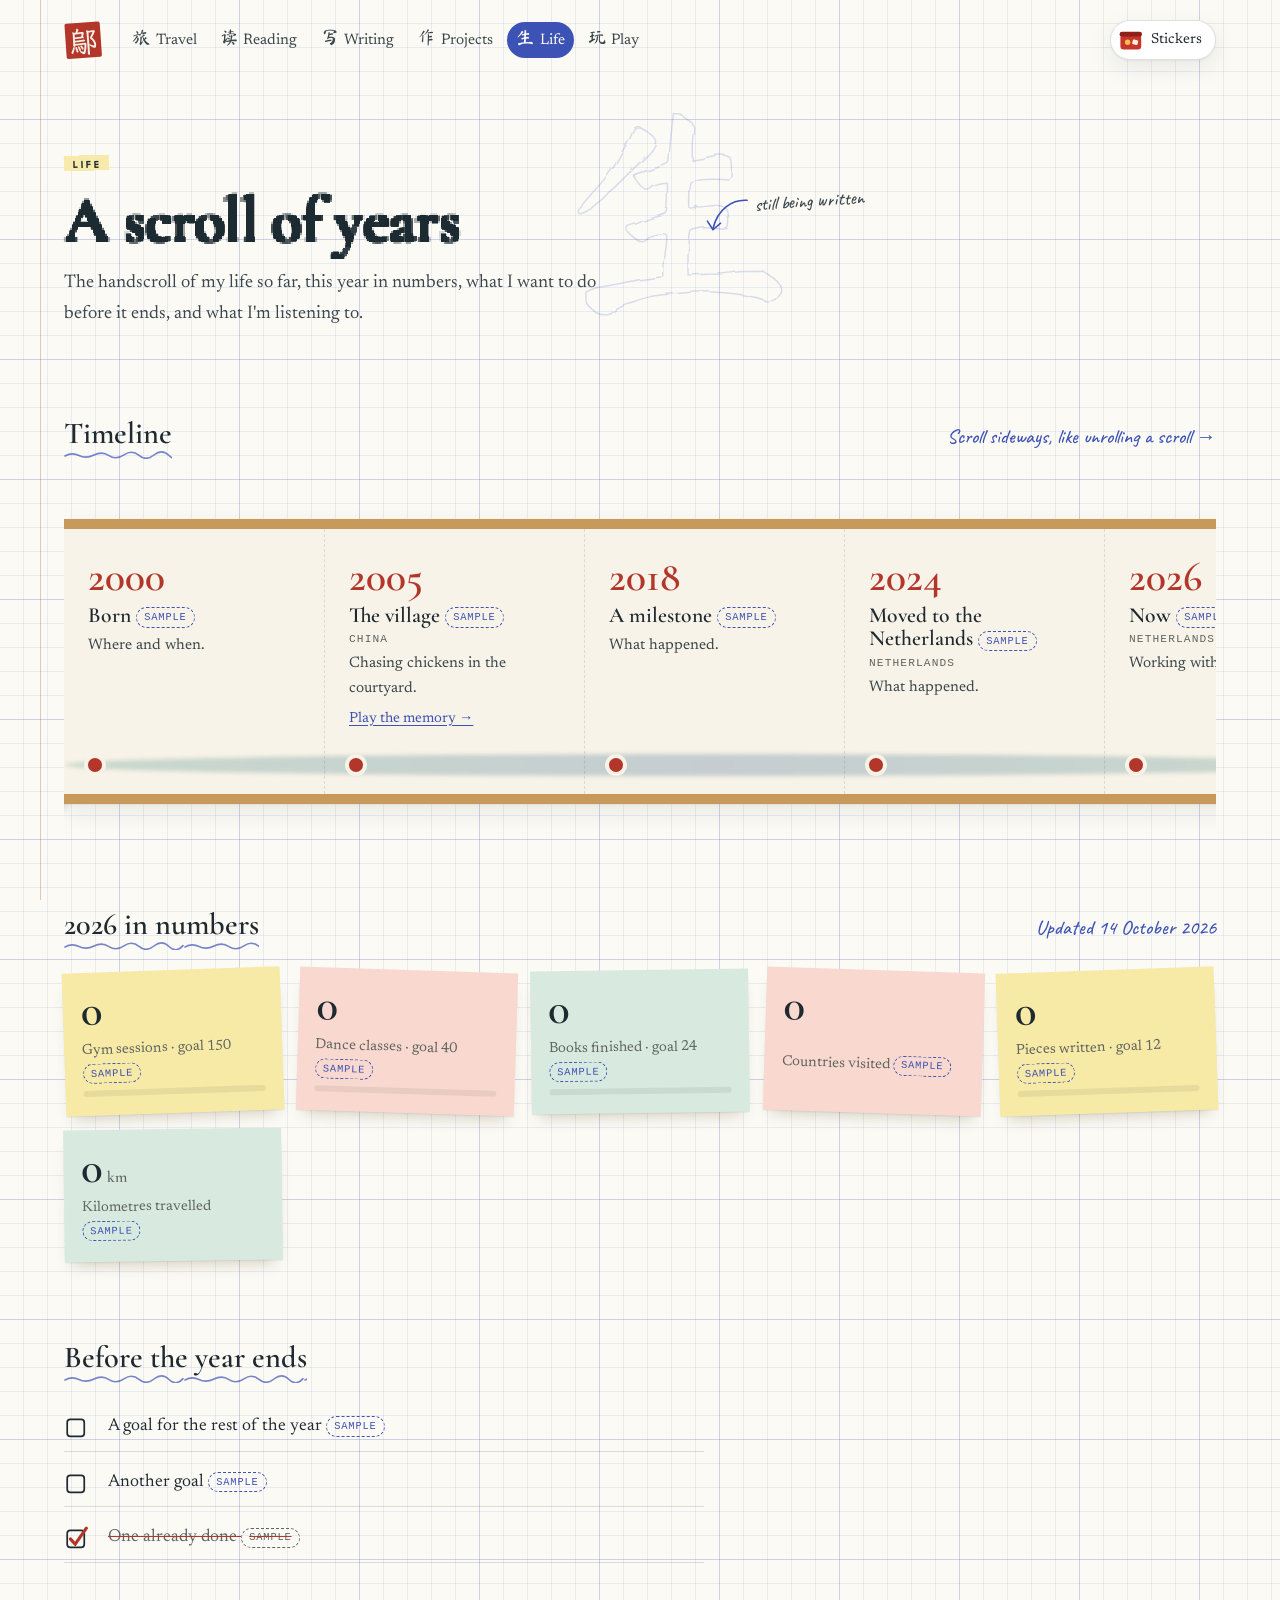
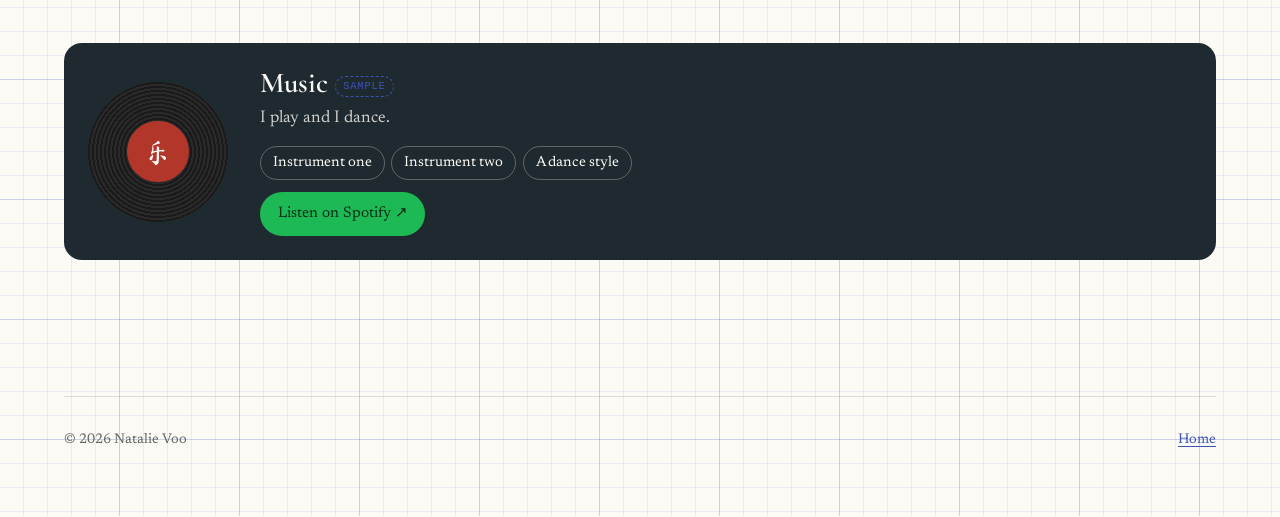
==== life/index.html @ 72614e01 "Sketchbook pages, stickers, chicken game, travel map Adds the section pages and their data files, a " ====
<!doctype html>
<html lang="en">
<head>
    <meta charset="utf-8">
    <meta name="viewport" content="width=device-width, initial-scale=1">
    <title>Life · Natalie Voo</title>
    <meta name="description" content="A scroll of years, 2026 in numbers, goals and music.">
    <link rel="icon" href="../favicon.svg" type="image/svg+xml">
    <link rel="icon" href="../favicon-32.png" sizes="32x32" type="image/png">
    <link rel="apple-touch-icon" href="../apple-touch-icon.png">
    <link rel="preconnect" href="https://fonts.googleapis.com">
    <link rel="preconnect" href="https://fonts.gstatic.com" crossorigin>
    <link href="https://fonts.googleapis.com/css2?family=Cormorant+Garamond:ital,wght@0,500;0,600;1,500&family=Newsreader:ital,opsz,wght@0,6..72,400;0,6..72,500;1,6..72,400&family=Silkscreen&family=Caveat:wght@500&display=swap" rel="stylesheet">
    <link href="https://fonts.googleapis.com/css2?family=Ma+Shan+Zheng&display=swap" rel="stylesheet">
    <link href="https://fonts.googleapis.com/css2?family=LXGW+WenKai+TC:wght@700&text=鄔&display=swap" rel="stylesheet">
    <link rel="stylesheet" href="../assets/base.css">
    <style>
        /* The timeline is a handscroll: read it by scrolling sideways, a river running through */
        .scroll-wrap { position: relative; margin-inline: calc(50% - 50vw); padding-inline: max(1rem, calc(50vw - 36rem)); }
        .handscroll {
            position: relative; display: flex; gap: 0; overflow-x: auto; scroll-snap-type: x proximity;
            padding: 2.5rem 0 1.5rem; scrollbar-width: thin;
        }
        .roller { flex: none; width: 18px; border-radius: 9px; background: linear-gradient(90deg, #6a412a, #a8743f 40%, #6a412a); box-shadow: 0 6px 12px rgb(60 35 15 / 0.25); }
        .silk { position: relative; display: flex; flex: none; background: #f8f3e8; border-block: 10px solid #c79a5b; box-shadow: var(--shadow); }
        .silk::before { content: ''; position: absolute; left: 0; right: 0; bottom: 18px; height: 22px; background: linear-gradient(90deg, rgb(61 139 125 / 0.25), rgb(47 93 140 / 0.25), rgb(61 139 125 / 0.25)); border-radius: 50%; filter: blur(2px); }
        .moment { position: relative; flex: none; width: 260px; padding: 1.75rem 1.5rem 4rem; scroll-snap-align: start; display: grid; align-content: start; gap: 0.35rem; }
        .moment + .moment { border-left: 1px dashed rgb(31 42 48 / 0.12); }
        .moment .yr { font: 600 2.6rem/1 var(--serif-display); color: var(--seal); }
        .moment h3 { font-size: 1.35rem; }
        .moment p { color: var(--ink-soft); font-size: 0.95rem; }
        .moment .place { font: 0.7rem var(--mono); letter-spacing: 0.1em; text-transform: uppercase; color: var(--muted); }
        .moment .node { position: absolute; left: 1.5rem; bottom: 22px; width: 14px; height: 14px; border-radius: 50%; background: var(--seal); box-shadow: 0 0 0 4px #f8f3e8; }
        .moment a { font-size: 0.9rem; }
        .hint { color: var(--muted); font-size: 0.85rem; }
        /* 2026 in numbers */
        .stats { display: grid; grid-template-columns: repeat(auto-fill, minmax(200px, 1fr)); gap: 1rem; }
        .stat { display: grid; gap: 0.3rem; }
        .stat b { font: 600 2.8rem/1 var(--serif-display); font-variant-numeric: tabular-nums; }
        .stat b small { font-size: 1rem; color: var(--muted); margin-left: 0.2rem; }
        .stat > span { color: var(--muted); font-size: 0.9rem; }
        .bar { height: 6px; border-radius: 3px; background: rgb(31 42 48 / 0.08); overflow: hidden; }
        .bar i { display: block; height: 100%; width: var(--p); background: var(--malachite); border-radius: 3px; }
        /* Goals: ticked with a pen */
        .goals { display: grid; gap: 0.4rem; list-style: none; padding: 0; max-width: 40rem; }
        .goal { display: grid; grid-template-columns: 2rem 1fr; gap: 0.75rem; align-items: center; padding-block: 0.6rem; border-bottom: 1px solid var(--line); font-size: 1.1rem; }
        .goal svg { width: 1.6rem; height: 1.6rem; }
        .goal .box { fill: none; stroke: var(--ink); stroke-width: 1.6; }
        .goal .tick { fill: none; stroke: var(--seal); stroke-width: 3; stroke-linecap: round; stroke-linejoin: round; stroke-dasharray: 40; stroke-dashoffset: 40; }
        .goal.done .tick { animation: draw 0.6s var(--ease-out) forwards; animation-delay: var(--d); }
        .goal.done span { text-decoration: line-through; text-decoration-color: var(--seal); color: var(--muted); }
        @keyframes draw { to { stroke-dashoffset: 0; } }
        /* Music */
        .music { display: grid; grid-template-columns: auto 1fr; gap: 2rem; align-items: center; padding: 1.5rem; border-radius: 18px; background: var(--ink); color: var(--paper); }
        .record { width: 140px; aspect-ratio: 1; border-radius: 50%; background: repeating-radial-gradient(circle, #1a1a1a 0 2px, #2a2a2a 2px 4px); display: grid; place-items: center; animation: spin 6s linear infinite; }
        .record::after { content: '乐'; width: 44%; aspect-ratio: 1; border-radius: 50%; display: grid; place-items: center; background: var(--seal); font: 1.6rem var(--brush); color: var(--paper); }
        .music h2 { font-size: 1.8rem; color: var(--paper); }
        .music .chips span { padding: 0.25rem 0.75rem; border-radius: 999px; border: 1px solid rgb(244 239 228 / 0.3); font-size: 0.9rem; }
        .music .button { background: #1db954; color: #0b2a17; margin-top: 0.75rem; }
        @keyframes spin { to { transform: rotate(360deg); } }
        @media (max-width: 560px) { .music { grid-template-columns: 1fr; } .record { width: 110px; } }
        @media (prefers-reduced-motion: reduce) { .record { animation: none; } .goal.done .tick { animation: none; stroke-dashoffset: 0; } }
    </style>
</head>
<body>
    <header data-site-head="life"></header>

    <main class="page">
        <div class="page-head">
            <span class="watermark" aria-hidden="true">生</span>
            <p class="eyebrow">Life</p>
            <h1>A scroll of years</h1>
            <p>The handscroll of my life so far, this year in numbers, what I want to do before it ends, and what I'm listening to.</p>
            <p class="margin-note" style="top:5rem;left:calc(100% - 4rem)"><svg viewBox="0 0 46 40" aria-hidden="true"><path d="M44 4 C30 2 14 10 8 30"/><path d="M3 22 L8 31 L16 25"/></svg><span>still being written</span></p>
        </div>
        <section class="section">
            <div class="section-head"><h2>Timeline</h2><p class="hint">Scroll sideways, like unrolling a scroll →</p></div>
            <div class="scroll-wrap"><div class="handscroll" id="timeline" tabindex="0" aria-label="Timeline, scroll sideways"></div></div>
        </section>
        <section class="section">
            <div class="section-head"><h2>2026 in numbers</h2><p id="updated"></p></div>
            <div class="stats" id="stats"></div>
        </section>
        <section class="section">
            <div class="section-head"><h2>Before the year ends</h2></div>
            <ul class="goals" id="goals"></ul>
        </section>
        <section class="section">
            <div class="music" id="music"></div>
        </section>
    </main>
    <footer class="site-foot"><span>© <span data-year></span> Natalie Voo</span><a href="../index.html">Home</a></footer>

    <script src="../assets/stickers.js"></script>
    <script src="../assets/site.js"></script>
    <script src="../data/life.js"></script>
    <script>
        const { esc, sample, date } = SITE;
        const L = window.LIFE || {};
        document.getElementById('timeline').innerHTML = `<span class="roller" aria-hidden="true"></span><div class="silk">${(L.timeline || []).map((m) => `
            <article class="moment">
                <span class="yr">${esc(m.year)}</span>
                <h3>${esc(m.title)}${sample(m)}</h3>
                ${m.place ? `<span class="place">${esc(m.place)}</span>` : ''}
                <p>${esc(m.text)}</p>
                ${/chicken/i.test(m.text) ? '<a href="../play/index.html">Play the memory →</a>' : ''}
                <span class="node" aria-hidden="true"></span>
            </article>`).join('')}</div><span class="roller" aria-hidden="true"></span>`;
        document.getElementById('updated').textContent = L.statsUpdated ? `Updated ${date(L.statsUpdated)}` : '';
        document.getElementById('stats').innerHTML = (L.stats2026 || []).map((s) => `
            <div class="stat postit">
                <b>${Number(s.value).toLocaleString('en-GB')}${s.unit ? `<small>${esc(s.unit)}</small>` : ''}</b>
                <span>${esc(s.label)}${s.goal ? ` · goal ${s.goal}` : ''}${sample(s)}</span>
                ${s.goal ? `<div class="bar" role="img" aria-label="${Math.round(s.value / s.goal * 100)}% of goal"><i style="--p:${Math.min(100, s.value / s.goal * 100)}%"></i></div>` : ''}
            </div>`).join('');
        document.getElementById('goals').innerHTML = (L.goals || []).map((g, i) => `
            <li class="goal${g.done ? ' done' : ''}" style="--d:${0.3 + i * 0.15}s">
                <svg viewBox="0 0 24 24" aria-hidden="true"><rect class="box" x="3" y="5" width="16" height="16" rx="3"/><path class="tick" d="M6 13 L10.5 18 L21 3"/></svg>
                <span>${esc(g.text)}${sample(g)}</span>
                <span class="sr" style="position:absolute;left:-9999px">${g.done ? 'done' : 'not done yet'}</span>
            </li>`).join('');
        const M = L.music || {};
        document.getElementById('music').innerHTML = `
            <div class="record" aria-hidden="true"></div>
            <div>
                <h2>Music${sample(M)}</h2>
                <p style="opacity:.8;margin-block:.4rem .8rem">I play and I dance.</p>
                <div class="chips">${[...(M.instruments || []), ...(M.dance || [])].map((x) => `<span>${esc(x)}</span>`).join('')}</div>
                <a class="button" href="${esc(M.spotify || '#')}" rel="noopener">Listen on Spotify ↗</a>
            </div>`;
    </script>
    <script>document.querySelectorAll('[data-year]').forEach((el) => { el.textContent = new Date().getFullYear(); });</script>
</body>
</html>
---- assets/base.css ----
/* Shared by every page: colours, type, the paper, the header and the stickers.
   The palette comes from A Thousand Li of Rivers and Mountains (Wang Ximeng, 1113) */
:root {
    --paper: #f4efe4;
    --paper-deep: #ebe3d3;
    --card: #fbf8f1;
    --ink: #1f2a30;
    --ink-soft: #3b464b;
    --muted: #5f655f;
    --azurite: #2f5d8c;
    --malachite: #3d8b7d;
    --stone: #7fb3a3;
    --ochre: #c79a5b;
    --seal: #b3362b;
    --line: rgb(31 42 48 / 0.14);
    --shadow: 0 1px 2px rgb(31 42 48 / 0.06), 0 8px 24px rgb(31 42 48 / 0.08);
    --ease-out: cubic-bezier(.22, .61, .36, 1);
    --ease-in-out: cubic-bezier(.65, 0, .35, 1);
    --ease-back: cubic-bezier(.34, 1.56, .64, 1);
    --serif-display: 'Cormorant Garamond', 'Times New Roman', serif;
    --serif: 'Newsreader', Georgia, serif;
    --brush: 'Ma Shan Zheng', 'KaiTi', 'STKaiti', serif;
    --mono: ui-monospace, 'SF Mono', Menlo, Consolas, monospace;
}

* { box-sizing: border-box; margin: 0; }
html { scroll-behavior: smooth; }
body {
    min-height: 100vh;
    color: var(--ink);
    font-family: var(--serif);
    font-size: 1.0625rem;
    line-height: 1.65;
    overflow-x: hidden;
    /* Rice paper: the base colour plus a faint fibre grain */
    background-color: var(--paper);
    background-image: url("data:image/svg+xml,%3Csvg xmlns='http://www.w3.org/2000/svg' width='240' height='240'%3E%3Cfilter id='n'%3E%3CfeTurbulence type='fractalNoise' baseFrequency='0.8' numOctaves='3' stitchTiles='stitch'/%3E%3CfeColorMatrix values='0 0 0 0 0.35 0 0 0 0 0.3 0 0 0 0 0.2 0 0 0 0.07 0'/%3E%3C/filter%3E%3Crect width='100%25' height='100%25' filter='url(%23n)'/%3E%3C/svg%3E");
}
a { color: var(--azurite); text-underline-offset: 0.18em; }
a:hover { color: var(--malachite); }
:focus-visible { outline: 2px solid var(--azurite); outline-offset: 3px; border-radius: 2px; }
h1, h2, h3 { font-family: var(--serif-display); font-weight: 600; line-height: 1.1; text-wrap: balance; }
img { max-width: 100%; display: block; }
[hidden] { display: none !important; }
button { font: inherit; color: inherit; }

/* ─── Header: the seal goes home, each section has its brush character ─── */
.site-head {
    position: relative; z-index: 20;
    display: flex; align-items: center; gap: 1.25rem;
    width: min(100% - 2rem, 72rem); margin: 0 auto; padding-block: 1.25rem;
}
.home-seal { flex: none; display: block; width: 2.4rem; height: 2.4rem; transform: rotate(-4deg); transition: transform 0.4s var(--ease-back); }
.home-seal:hover { transform: rotate(4deg) scale(1.06); }
.home-seal svg { width: 100%; height: 100%; display: block; }
.site-nav { display: flex; gap: 0.25rem; flex: 1; min-width: 0; overflow-x: auto; scrollbar-width: none; }
.site-nav a {
    display: inline-flex; align-items: baseline; gap: 0.35rem; white-space: nowrap;
    padding: 0.35rem 0.6rem; border-radius: 999px;
    color: var(--ink-soft); text-decoration: none; font-size: 0.95rem;
    transition: background 0.3s var(--ease-out), color 0.3s var(--ease-out);
}
.site-nav a span:first-child { font-family: var(--brush); font-size: 1.15rem; line-height: 1; }
.site-nav a:hover { background: rgb(31 42 48 / 0.06); color: var(--ink); }
.site-nav a[aria-current="page"] { background: var(--ink); color: var(--paper); }
.tin-btn {
    flex: none; display: inline-flex; align-items: center; gap: 0.45rem;
    padding: 0.4rem 0.8rem 0.4rem 0.45rem; border: 1px solid var(--line); border-radius: 999px;
    background: var(--card); cursor: pointer; font-size: 0.9rem; box-shadow: var(--shadow);
    transition: transform 0.3s var(--ease-back);
}
.tin-btn:hover { transform: translateY(-1px) rotate(-2deg); }
.tin-btn svg { width: 1.6rem; height: 1.6rem; }
.site-head.minimal { position: fixed; top: 0; right: 0; width: auto; padding: 1rem; justify-content: flex-end; }
@media (max-width: 640px) {
    .site-head { gap: 0.6rem; }
    .site-nav a { padding: 0.35rem 0.45rem; }
    .site-nav a span:last-child { display: none; }
    .site-nav a span:first-child { font-size: 1.35rem; }
    .tin-btn span { display: none; }
    .tin-btn { padding: 0.35rem; }
}

/* ─── Page frame ─── */
.page { width: min(100% - 2rem, 72rem); margin: 0 auto; padding-block: 2rem 6rem; }
.page-head { position: relative; display: grid; gap: 0.75rem; padding-block: 2.5rem 3rem; max-width: 44rem; }
.page-head .watermark {
    position: absolute; z-index: -1; right: -2rem; top: -1.5rem;
    font-family: var(--brush); font-size: clamp(9rem, 22vw, 15rem); line-height: 1;
    color: rgb(31 42 48 / 0.06); pointer-events: none; user-select: none;
}
.page-head h1 { font-size: clamp(2.6rem, 6vw, 4rem); }
.page-head p { color: var(--ink-soft); font-size: 1.15rem; max-width: 36rem; }
.eyebrow { font-family: var(--mono); font-size: 0.72rem; letter-spacing: 0.12em; text-transform: uppercase; color: var(--muted); }
.section { display: grid; gap: 1.25rem; padding-block: 2.5rem; }
.section-head { display: flex; align-items: baseline; justify-content: space-between; gap: 1rem; flex-wrap: wrap; border-bottom: 1px solid var(--line); padding-bottom: 0.6rem; }
.section-head h2 { font-size: 1.9rem; }
.section-head p { color: var(--muted); font-size: 0.95rem; }
.back { display: inline-flex; gap: 0.4rem; align-items: center; color: var(--muted); text-decoration: none; font-size: 0.95rem; }
.back:hover { color: var(--ink); }

/* A small tag on entries that are still example content */
.sample {
    display: inline-block; padding: 0.05rem 0.45rem; border-radius: 999px;
    font: 500 0.65rem/1.6 var(--mono); letter-spacing: 0.08em; text-transform: uppercase;
    color: var(--seal); border: 1px dashed currentColor; vertical-align: middle;
    justify-self: start; width: fit-content;
}
.empty { color: var(--muted); font-style: italic; }
.stars { color: var(--ochre); letter-spacing: 0.08em; white-space: nowrap; }
.tallies { display: inline-flex; gap: 0.2rem; vertical-align: middle; }
.tally { width: 1.15em; height: 1.15em; stroke: currentColor; stroke-width: 2.2; stroke-linecap: round; }
.button {
    display: inline-flex; align-items: center; gap: 0.5rem; padding: 0.6rem 1.1rem; border-radius: 999px;
    background: var(--ink); color: var(--paper); text-decoration: none; font-size: 0.95rem;
    transition: transform 0.3s var(--ease-back), background 0.3s;
}
.button:hover { color: var(--paper); background: var(--azurite); transform: translateY(-2px); }
.chips { display: flex; flex-wrap: wrap; gap: 0.4rem; }
.chip {
    padding: 0.3rem 0.8rem; border-radius: 999px; border: 1px solid var(--line); background: transparent;
    font-size: 0.88rem; cursor: pointer; transition: background 0.25s, color 0.25s;
}
.chip:hover { background: rgb(31 42 48 / 0.06); }
.chip[aria-pressed="true"] { background: var(--ink); color: var(--paper); border-color: var(--ink); }

.site-foot {
    width: min(100% - 2rem, 72rem); margin: 0 auto; padding-block: 2rem 4rem;
    display: flex; justify-content: space-between; gap: 1rem; flex-wrap: wrap;
    border-top: 1px solid var(--line); color: var(--muted); font-size: 0.875rem;
}

/* ─── Stickers ─── */
.sticker-layer { position: absolute; left: 0; top: 0; width: 100%; height: 0; z-index: 30; pointer-events: none; }
.sticker-layer.busy { z-index: 50; } /* above the tin while one is being peeled out of it */
.sticker {
    position: absolute; width: 84px; height: 84px; margin: -42px 0 0 -42px;
    pointer-events: auto; cursor: grab; touch-action: none; user-select: none;
    transform: rotate(var(--rot, 0deg)) scale(var(--s, 1));
    filter: url(#die-cut) drop-shadow(0 1px 1px rgb(31 42 48 / 0.2)) drop-shadow(0 4px 6px rgb(31 42 48 / 0.08));
    transition: transform 0.25s var(--ease-out), filter 0.25s var(--ease-out), opacity 0.2s;
}
.sticker svg { width: 100%; height: 100%; display: block; overflow: visible; }
.st-front, .st-flap { position: absolute; inset: 0; }
/* The flap is the sticker's white backing, folded over: shaded so the fold reads as paper */
.st-flap { transform-origin: 0 0; filter: drop-shadow(-2px 3px 3px rgb(31 42 48 / calc(0.12 + var(--lift, 0) * 0.2))); }
.st-flap svg { filter: brightness(0) invert(calc(0.9 + var(--lift, 0) * 0.07)); }
.sticker:hover { --s: 1.03; }
.sticker.peeling { cursor: grabbing; }
.sticker.lifted { cursor: grabbing; --s: 1.1; z-index: 2; transition: filter 0.25s var(--ease-out);
    filter: url(#die-cut) drop-shadow(0 10px 8px rgb(31 42 48 / 0.18)) drop-shadow(0 22px 26px rgb(31 42 48 / 0.16)); }
.sticker.pressing { --s: 1.02; }
.sticker.gone { opacity: 0; transform: rotate(var(--rot, 0deg)) translateY(-14px) scale(0.92); }

.tin {
    position: fixed; z-index: 40; right: 1rem; top: 4.5rem;
    width: min(22rem, calc(100vw - 2rem)); max-height: min(70vh, 34rem); overflow: auto;
    padding: 1rem; border-radius: 18px; background: var(--card); border: 1px solid var(--line);
    box-shadow: 0 2px 4px rgb(31 42 48 / 0.06), 0 24px 48px rgb(31 42 48 / 0.18);
    transform-origin: top right; animation: tin-open 0.32s var(--ease-back);
}
@keyframes tin-open { from { opacity: 0; transform: scale(0.9) translateY(-6px); } }
.tin h2 { font-size: 1.35rem; }
.tin p { color: var(--muted); font-size: 0.85rem; line-height: 1.4; margin-top: 0.2rem; }
.tin-grid { display: grid; grid-template-columns: repeat(4, minmax(0, 1fr)); gap: 0.4rem; margin-block: 0.9rem; }
.tin-item {
    aspect-ratio: 1; padding: 0.3rem; border: 0; border-radius: 12px; background: transparent;
    min-width: 0; width: 100%; cursor: grab; touch-action: none; transition: background 0.2s, transform 0.25s var(--ease-back);
}
.tin-item:hover { background: rgb(31 42 48 / 0.05); transform: rotate(-6deg) scale(1.08); }
.tin-item svg { width: 100%; height: 100%; filter: url(#die-cut) drop-shadow(0 1px 1px rgb(31 42 48 / 0.2)); overflow: visible; }
.tin-actions { display: flex; justify-content: space-between; gap: 0.5rem; }
.tin-actions button { border: 1px solid var(--line); background: none; border-radius: 999px; padding: 0.3rem 0.8rem; font-size: 0.85rem; cursor: pointer; }
.tin-actions button:hover { background: rgb(31 42 48 / 0.05); }

@media (prefers-reduced-motion: reduce) {
    html { scroll-behavior: auto; }
    .sticker, .tin-item, .tin-btn, .home-seal { transition: none; }
    .tin { animation: none; }
}

/* ═══ The sketchbook: every page past the homepage ═══
   Graph paper, one blue ballpoint, pixel-set headings, and a few things taped or scribbled in.
   The homepage stays ink on rice paper; walking in, you open the notebook. */
body.sketchbook {
    --paper: #fbfaf5;
    --card: #ffffff;
    --pen: #3d52b5;          /* the ballpoint */
    --grid: rgb(61 82 181 / 0.09);
    --grid-strong: rgb(61 82 181 / 0.16);
    --postit: #f7e9a6;
    --tape: rgb(214 188 140 / 0.55);
    --hand: 'Caveat', 'Segoe Print', cursive;
    --pixel: 'Silkscreen', var(--mono);
    background-color: var(--paper);
    background-image:
        linear-gradient(var(--grid-strong) 1px, transparent 1px),
        linear-gradient(90deg, var(--grid-strong) 1px, transparent 1px),
        linear-gradient(var(--grid) 1px, transparent 1px),
        linear-gradient(90deg, var(--grid) 1px, transparent 1px);
    background-size: 120px 120px, 120px 120px, 24px 24px, 24px 24px;
    background-position: -1px -1px;
}
/* The red margin line down the left of a notebook page */
body.sketchbook::before {
    content: ''; position: fixed; z-index: -1; top: 0; bottom: 0; left: max(12px, calc(50vw - 37.5rem));
    border-left: 1.5px solid rgb(179 54 43 / 0.28);
}
.sketchbook a { color: var(--pen); }
.sketchbook .site-nav a { color: var(--ink-soft); }
.sketchbook .site-nav a[aria-current="page"] { color: var(--paper); }
.sketchbook :focus-visible { outline-color: var(--pen); }

/* Headings: the serif, set through a pixel grid so it reads like a printout */
.sketchbook .page-head h1 { filter: url(#pixel-type); letter-spacing: -0.01em; }
.sketchbook .page-head .watermark { color: transparent; -webkit-text-stroke: 1.5px rgb(61 82 181 / 0.18); filter: url(#pencil-wobble); }
.sketchbook .eyebrow {
    justify-self: start; font: 400 0.7rem/1 var(--pixel); letter-spacing: 0.08em; color: var(--ink);
    padding: 0.35rem 0.5rem 0.3rem; background: linear-gradient(transparent 15%, rgb(247 233 166 / 0.95) 15% 85%, transparent 85%);
    transform: rotate(-1.5deg);
}
/* Section headings get a hand-drawn wavy underline instead of a rule */
.sketchbook .section-head { border-bottom: 0; padding-bottom: 0; }
.sketchbook .section-head h2 {
    padding-bottom: 0.5rem;
    background: url("data:image/svg+xml,%3Csvg xmlns='http://www.w3.org/2000/svg' width='120' height='8' viewBox='0 0 120 8'%3E%3Cpath d='M1 5 Q 8 1 15 4.5 T 30 4 T 45 4.6 T 60 3.8 T 75 4.4 T 90 4 T 105 4.5 T 119 3.6' fill='none' stroke='%233d52b5' stroke-width='1.6' stroke-linecap='round' opacity='.7'/%3E%3C/svg%3E") left bottom / 120px 8px repeat-x;
}
.sketchbook .section-head p { font: 500 1.25rem/1.1 var(--hand); color: var(--pen); }

/* A note scribbled in the margin, with a doodled arrow */
.margin-note {
    position: absolute; z-index: 1; display: flex; align-items: flex-start; gap: 0.3rem;
    font: 500 1.35rem/1.05 var(--hand); color: var(--pen); transform: rotate(-4deg); max-width: 13rem;
}
.margin-note span { min-width: 10rem; }
.margin-note svg { flex: none; width: 46px; height: 40px; stroke: var(--pen); fill: none; stroke-width: 1.6; stroke-linecap: round; stroke-linejoin: round; }
@media (max-width: 900px) { .margin-note { position: static; transform: rotate(-2deg); margin-top: 0.5rem; } .margin-note svg { display: none; } }

/* Things taped in */
.taped { position: relative; }
.taped::before {
    content: ''; position: absolute; z-index: 2; top: -11px; left: 50%; width: 76px; height: 22px;
    transform: translateX(-50%) rotate(var(--tape-tilt, -4deg));
    background: var(--tape); mix-blend-mode: multiply;
    clip-path: polygon(3% 0, 97% 4%, 100% 50%, 96% 100%, 2% 96%, 0 50%);
}
/* Sticky notes */
.postit {
    position: relative; padding: 1rem 1.1rem 1.2rem; background: var(--postit); color: var(--ink);
    box-shadow: 0 1px 1px rgb(0 0 0 / 0.06), 0 10px 16px -8px rgb(80 60 10 / 0.25);
    transform: rotate(var(--tilt, -2deg));
}
.postit:nth-child(2n) { --tilt: 1.8deg; background: #f9d9cf; }
.postit:nth-child(3n) { --tilt: -0.8deg; background: #d8eadf; }
.sketchbook .chip[aria-pressed="true"], .sketchbook .site-nav a[aria-current="page"] { background: var(--pen); border-color: var(--pen); }
.sketchbook .button { background: var(--pen); }
.sketchbook .button:hover { background: var(--ink); }
.sketchbook .sample { color: var(--pen); }
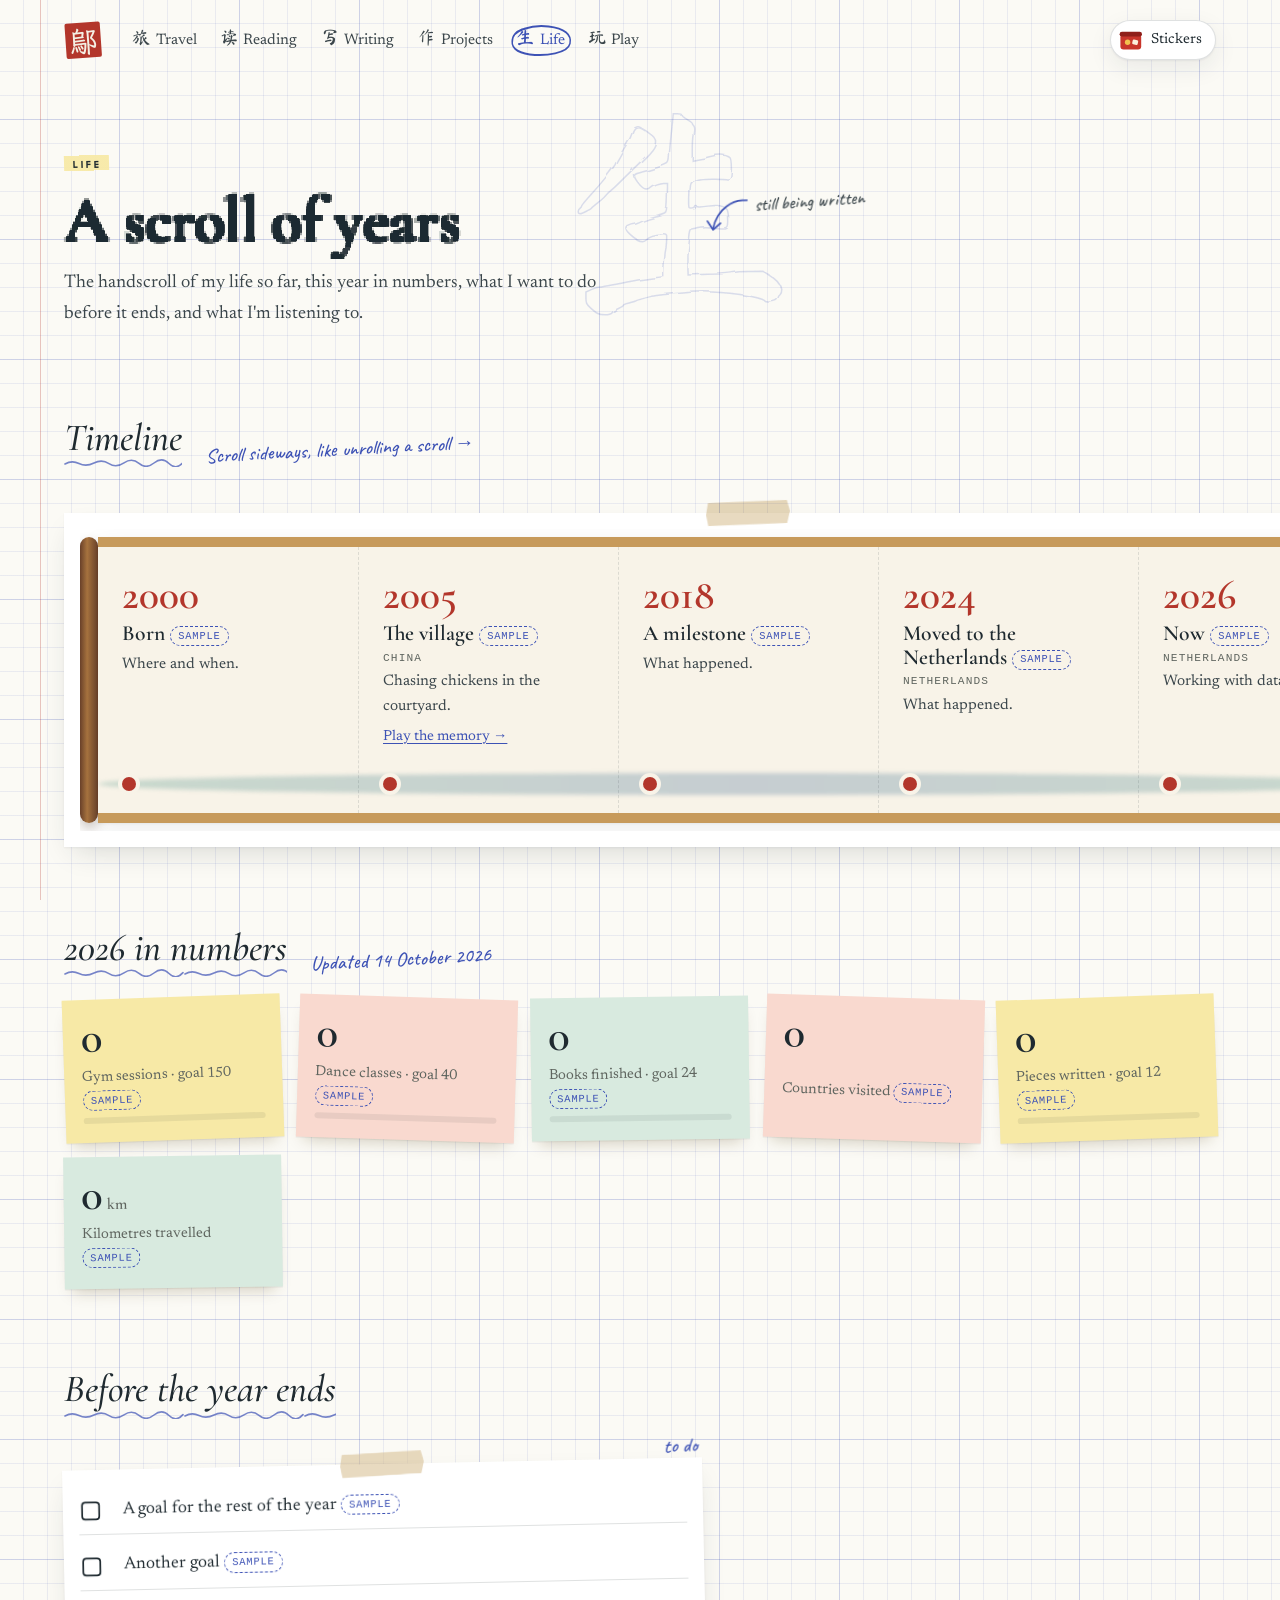
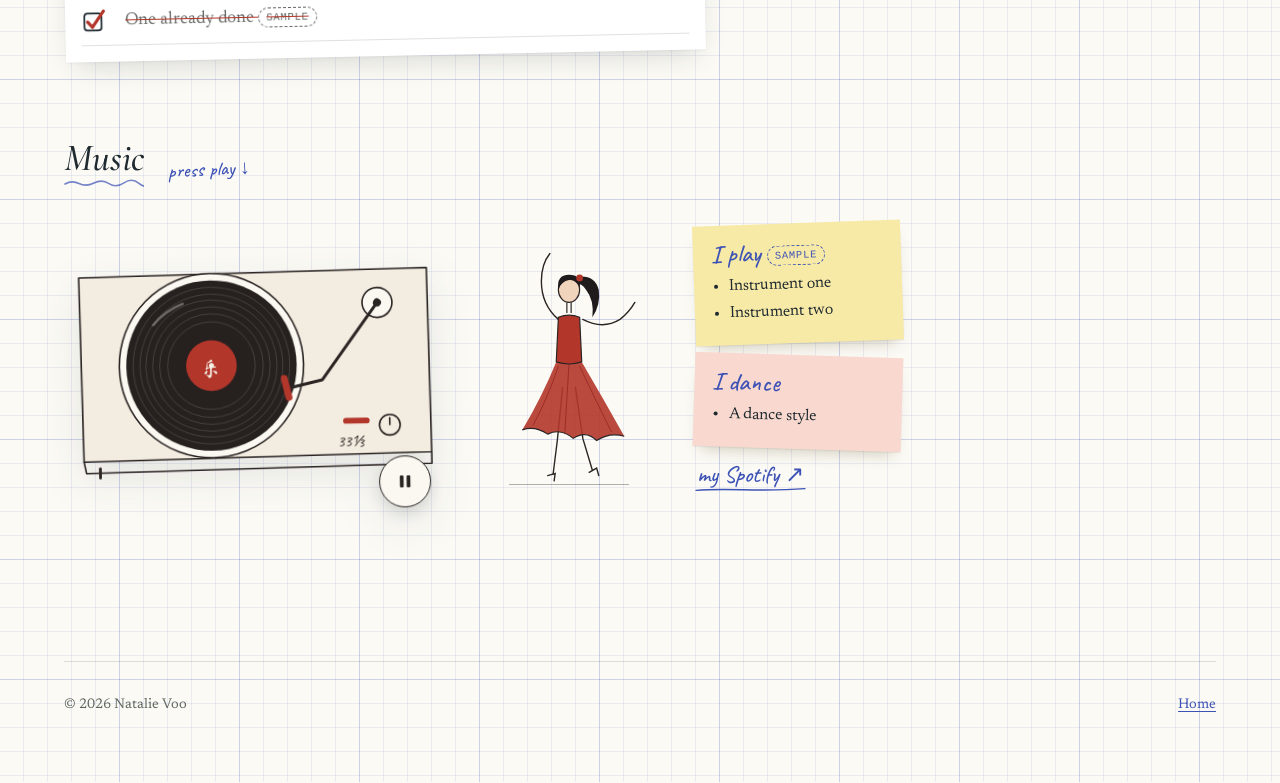
==== commit 4ae26677: "Loosen the sketchbook pages, add the record player and dancer Taped sheets with handwritten labels, " ====
--- a/life/index.html
+++ b/life/index.html
@@ -19,7 +19,7 @@
         .scroll-wrap { position: relative; margin-inline: calc(50% - 50vw); padding-inline: max(1rem, calc(50vw - 36rem)); }
         .handscroll {
             position: relative; display: flex; gap: 0; overflow-x: auto; scroll-snap-type: x proximity;
-            padding: 2.5rem 0 1.5rem; scrollbar-width: thin;
+            padding: 0.5rem 0 0.5rem; scrollbar-width: thin;
         }
         .roller { flex: none; width: 18px; border-radius: 9px; background: linear-gradient(90deg, #6a412a, #a8743f 40%, #6a412a); box-shadow: 0 6px 12px rgb(60 35 15 / 0.25); }
         .silk { position: relative; display: flex; flex: none; background: #f8f3e8; border-block: 10px solid #c79a5b; box-shadow: var(--shadow); }
@@ -50,16 +50,72 @@
         .goal.done .tick { animation: draw 0.6s var(--ease-out) forwards; animation-delay: var(--d); }
         .goal.done span { text-decoration: line-through; text-decoration-color: var(--seal); color: var(--muted); }
         @keyframes draw { to { stroke-dashoffset: 0; } }
-        /* Music */
-        .music { display: grid; grid-template-columns: auto 1fr; gap: 2rem; align-items: center; padding: 1.5rem; border-radius: 18px; background: var(--ink); color: var(--paper); }
-        .record { width: 140px; aspect-ratio: 1; border-radius: 50%; background: repeating-radial-gradient(circle, #1a1a1a 0 2px, #2a2a2a 2px 4px); display: grid; place-items: center; animation: spin 6s linear infinite; }
-        .record::after { content: '乐'; width: 44%; aspect-ratio: 1; border-radius: 50%; display: grid; place-items: center; background: var(--seal); font: 1.6rem var(--brush); color: var(--paper); }
-        .music h2 { font-size: 1.8rem; color: var(--paper); }
-        .music .chips span { padding: 0.25rem 0.75rem; border-radius: 999px; border: 1px solid rgb(244 239 228 / 0.3); font-size: 0.9rem; }
-        .music .button { background: #1db954; color: #0b2a17; margin-top: 0.75rem; }
+
+        /* The music corner: a record player and a dancer, loose on the page */
+        .music-desk { position: relative; display: grid; grid-template-columns: minmax(260px, 380px) auto minmax(200px, 1fr); gap: 1.5rem 2.5rem; align-items: end; padding-block: 1rem 2rem; }
+        .player { position: relative; transform: rotate(-1deg); filter: drop-shadow(0 14px 20px rgb(31 42 48 / 0.1)); }
+        .turntable { width: 100%; height: auto; display: block; overflow: visible; }
+        .turntable .vinyl { transform-box: view-box; transform-origin: 124px 116px; animation: spin 1.8s linear infinite; animation-play-state: paused; }
+        .turntable .tonearm { transform-box: view-box; transform-origin: 268px 58px; transition: transform 0.9s cubic-bezier(.34, 1.4, .64, 1); }
+        .playing .turntable .tonearm { transform: rotate(32deg); }
+        .playing .turntable .vinyl { animation-play-state: running; }
         @keyframes spin { to { transform: rotate(360deg); } }
-        @media (max-width: 560px) { .music { grid-template-columns: 1fr; } .record { width: 110px; } }
-        @media (prefers-reduced-motion: reduce) { .record { animation: none; } .goal.done .tick { animation: none; stroke-dashoffset: 0; } }
+        .play .i-pause, .playing .play .i-play { display: none; }
+        .playing .play .i-pause { display: inline; }
+        .play {
+            position: absolute; right: 4%; bottom: -6%; display: grid; place-items: center; width: 52px; height: 52px;
+            border-radius: 50%; border: 1.4px solid #2a2423; background: #fbf8f2; cursor: pointer;
+            box-shadow: 0 6px 14px rgb(31 42 48 / 0.12); transition: transform 0.25s var(--ease-back);
+        }
+        .play:hover { transform: rotate(-8deg) scale(1.05); }
+        .play:active { transform: scale(0.95); }
+        .play svg { width: 18px; height: 18px; }
+        .notes { position: absolute; inset: 0; pointer-events: none; }
+        .notes span { position: absolute; left: 36%; top: 40%; font: 1.6rem/1 serif; color: var(--pen); opacity: 0; }
+        .playing .notes span { animation: float 2.4s ease-out infinite; }
+        .notes span:nth-child(2) { animation-delay: 0.8s !important; left: 46%; color: #d23c2f; }
+        .notes span:nth-child(3) { animation-delay: 1.6s !important; left: 28%; color: #3d8b7d; }
+        @keyframes float { 0% { opacity: 0; transform: translate(0, 0) rotate(-10deg); } 15% { opacity: 1; } 100% { opacity: 0; transform: translate(-40px, -150px) rotate(20deg); } }
+
+        /* The dancer: a cha-cha. Hips lead, the body counters, the skirt and ponytail follow a beat behind */
+        .stage { position: relative; display: grid; justify-items: center; }
+        .stage::before { content: ''; position: absolute; bottom: 8px; width: 120px; height: 1px; background: #2a2423; opacity: .35; }
+        .dancer { position: relative; width: 170px; height: auto; overflow: visible; }
+        .dancer g { transform-box: view-box; animation-duration: 0.9s; animation-timing-function: ease-in-out; animation-iteration-count: infinite; animation-direction: alternate; animation-play-state: paused; }
+        .playing .dancer g { animation-play-state: running; }
+        .d-bounce { transform-origin: 80px 238px; animation-name: d-bounce; animation-duration: 0.45s !important; }
+        .d-hips { transform-origin: 80px 140px; animation-name: d-hips; }
+        .d-torso { transform-origin: 80px 128px; animation-name: d-torso; }
+        .d-skirt { transform-origin: 80px 126px; animation-name: d-skirt; animation-delay: 0.12s; }
+        .d-leg-l { transform-origin: 72px 150px; animation-name: d-leg-l; }
+        .d-leg-r { transform-origin: 88px 150px; animation-name: d-leg-r; }
+        .d-arm-l { transform-origin: 66px 84px; animation-name: d-arm-l; }
+        .d-arm-r { transform-origin: 94px 84px; animation-name: d-arm-r; }
+        .d-head { transform-origin: 80px 70px; animation-name: d-head; animation-delay: 0.08s; }
+        .d-tail { transform-origin: 94px 40px; animation-name: d-tail; animation-delay: 0.18s; }
+        .d-turn { transform-origin: 80px 140px; animation: d-turn 7.2s ease-in-out infinite !important; animation-direction: normal !important; }
+        @keyframes d-bounce { from { transform: translateY(0); } to { transform: translateY(-4px); } }
+        @keyframes d-hips { from { transform: translateX(-4px) rotate(-7deg); } to { transform: translateX(4px) rotate(7deg); } }
+        @keyframes d-torso { from { transform: rotate(4deg); } to { transform: rotate(-4deg); } }
+        @keyframes d-skirt { from { transform: rotate(9deg) skewX(-6deg); } to { transform: rotate(-9deg) skewX(6deg); } }
+        @keyframes d-leg-l { from { transform: rotate(-6deg); } to { transform: rotate(4deg); } }
+        @keyframes d-leg-r { from { transform: rotate(-4deg); } to { transform: rotate(7deg); } }
+        @keyframes d-arm-l { from { transform: rotate(-12deg); } to { transform: rotate(10deg); } }
+        @keyframes d-arm-r { from { transform: rotate(18deg); } to { transform: rotate(-16deg); } }
+        @keyframes d-head { from { transform: rotate(-6deg); } to { transform: rotate(6deg); } }
+        @keyframes d-tail { from { transform: rotate(16deg); } to { transform: rotate(-14deg); } }
+        /* Every eight steps she turns */
+        @keyframes d-turn { 0%, 84% { transform: scaleX(1); } 90% { transform: scaleX(-1); } 96%, 100% { transform: scaleX(1); } }
+
+        .music-notes { display: grid; gap: 0.75rem; align-self: center; justify-items: start; }
+        .music-notes .postit { min-width: 13rem; }
+        .music-notes .postit h3 { font: 500 1.6rem/1 var(--hand); color: var(--pen); margin-bottom: 0.4rem; }
+        .music-notes .postit ul { margin: 0; padding-left: 1.1rem; font-size: 1rem; }
+        @media (max-width: 860px) { .music-desk { grid-template-columns: 1fr; justify-items: center; } .player { max-width: 360px; width: 100%; } }
+        @media (prefers-reduced-motion: reduce) {
+            .playing .dancer g, .playing .turntable .vinyl, .playing .notes span { animation-play-state: paused; animation: none; }
+            .turntable .tonearm { transition: none; }
+        }
     </style>
 </head>
 <body>
@@ -75,7 +131,7 @@
         </div>
         <section class="section">
             <div class="section-head"><h2>Timeline</h2><p class="hint">Scroll sideways, like unrolling a scroll →</p></div>
-            <div class="scroll-wrap"><div class="handscroll" id="timeline" tabindex="0" aria-label="Timeline, scroll sideways"></div></div>
+            <div class="window blue" data-title="the handscroll"><div class="handscroll" id="timeline" tabindex="0" aria-label="Timeline, scroll sideways"></div></div>
         </section>
         <section class="section">
             <div class="section-head"><h2>2026 in numbers</h2><p id="updated"></p></div>
@@ -83,10 +139,70 @@
         </section>
         <section class="section">
             <div class="section-head"><h2>Before the year ends</h2></div>
-            <ul class="goals" id="goals"></ul>
-        </section>
-        <section class="section">
-            <div class="music" id="music"></div>
+            <div class="window tilt-l" data-title="to do" style="max-width:40rem"><ul class="goals" id="goals"></ul></div>
+        </section>
+        <section class="section">
+            <div class="section-head"><h2>Music</h2><p>press play ↓</p></div>
+            <div class="music-desk" id="music-desk">
+                <div class="player">
+                    <svg class="turntable" viewBox="0 0 330 230" aria-hidden="true">
+    <g fill="none" stroke="#2a2423" stroke-width="1.4" stroke-linecap="round" stroke-linejoin="round">
+        <path d="M14 40 L316 36 L318 196 L16 200 Z" fill="#f3ece0"/>
+        <path d="M16 200 L18 210 L318 206 L318 196"/>
+        <path d="M30 206 V214 M300 203 V211" stroke-width="2.4"/>
+        <circle cx="128" cy="118" r="80" fill="#fbf8f2"/>
+    </g>
+    <g class="vinyl">
+        <circle cx="128" cy="118" r="74" fill="#26201f"/>
+        <g fill="none" stroke="#f4efe4" stroke-width="0.6" opacity="0.22">
+            <circle cx="128" cy="118" r="68"/><circle cx="128" cy="118" r="62"/><circle cx="128" cy="118" r="57"/><circle cx="128" cy="118" r="51"/><circle cx="128" cy="118" r="45"/><circle cx="128" cy="118" r="38"/>
+        </g>
+        <path d="M78 82 A62 62 0 0 1 104 64" stroke="#f4efe4" stroke-width="2" stroke-linecap="round" opacity=".35" fill="none"/>
+        <circle cx="128" cy="118" r="22" fill="#b3362b"/>
+        <text x="128" y="120" text-anchor="middle" dominant-baseline="central" font-family="Ma Shan Zheng, KaiTi, serif" font-size="17" fill="#f4efe4">乐</text>
+        <circle cx="128" cy="118" r="2.2" fill="#f4efe4"/>
+    </g>
+    <g fill="none" stroke="#2a2423" stroke-width="1.4" stroke-linecap="round">
+        <circle cx="282" cy="172" r="9"/><path d="M282 166 V172"/>
+        <path d="M244 168 H262" stroke-width="5" stroke="#b3362b"/>
+    </g>
+    <text x="236" y="190" font-family="Caveat, cursive" font-size="14" fill="#2a2423">33⅓</text>
+    <g class="tonearm" fill="none" stroke="#2a2423" stroke-linecap="round" stroke-linejoin="round">
+        <circle cx="276" cy="62" r="13" stroke-width="1.4" fill="#fbf8f2"/><circle cx="276" cy="62" r="3.5" fill="#2a2423" stroke="none"/>
+        <path d="M276 62 L270 144 L248 166" stroke-width="2.6"/>
+        <path d="M241 160 L253 172" stroke-width="6" stroke="#b3362b"/>
+    </g>
+</svg>
+                    <div class="notes" aria-hidden="true"><span>♪</span><span>♫</span><span>♪</span></div>
+                    <button class="play" type="button" aria-pressed="false" aria-label="Play the record"><svg viewBox="0 0 24 24" aria-hidden="true"><path class="i-play" d="M7 4 L20 12 L7 20 Z" fill="#2a2423"/><g class="i-pause" fill="#2a2423"><rect x="5" y="4" width="5" height="16" rx="1.5"/><rect x="14" y="4" width="5" height="16" rx="1.5"/></g></svg></button>
+                </div>
+                <div class="stage"><svg class="dancer" viewBox="0 0 160 250" aria-hidden="true">
+  <g class="d-turn"><g class="d-bounce">
+    <g class="d-hips">
+      <g class="d-leg-l" fill="none" stroke="#2a2423" stroke-width="1.3" stroke-linecap="round"><path d="M74 150 L69 200 L65 232"/><path d="M60 233 L67 231 L66 238"/></g>
+      <g class="d-leg-r" fill="none" stroke="#2a2423" stroke-width="1.3" stroke-linecap="round"><path d="M86 150 L93 198 L102 228"/><path d="M99 230 L106 226 L108 233"/></g>
+      <g class="d-skirt">
+        <path d="M68 126 Q80 122 92 126 Q112 160 132 196 Q118 192 106 200 Q96 190 84 198 Q72 188 60 194 Q48 186 36 190 Q54 160 68 126 Z" fill="#b3362b" opacity=".9"/>
+        <path d="M70 130 Q60 160 46 186 M80 128 Q78 160 76 194 M90 130 Q104 160 120 192" fill="none" stroke="#8f1f1a" stroke-width="0.9" opacity=".7"/>
+        <path d="M36 190 Q48 186 60 194 Q72 188 84 198 Q96 190 106 200 Q118 192 132 196" fill="none" stroke="#2a2423" stroke-width="1.1"/>
+      </g>
+    </g>
+    <g class="d-torso">
+      <g class="d-arm-r" fill="none" stroke="#2a2423" stroke-width="1.3" stroke-linecap="round"><path d="M93 86 Q112 96 128 86 Q136 80 142 70"/></g>
+      <path d="M70 84 Q80 80 90 84 L92 126 Q80 130 68 126 Z" fill="#b3362b" stroke="#2a2423" stroke-width="1.1"/>
+      <path d="M78 70 V80 M82 70 V80" stroke="#2a2423" stroke-width="1.1"/>
+      <g class="d-arm-l" fill="none" stroke="#2a2423" stroke-width="1.3" stroke-linecap="round"><path d="M70 86 Q54 72 54 50 Q54 34 62 24"/></g>
+      <g class="d-head">
+        <g class="d-tail"><path d="M88 46 Q104 44 108 58 Q110 72 102 84 Q104 68 96 58 Q92 52 86 52 Z" fill="#1f1a1c"/></g>
+        <ellipse cx="80" cy="58" rx="10" ry="12" fill="#f1d4bc" stroke="#2a2423" stroke-width="1.1"/>
+        <path d="M70 58 Q68 44 80 44 Q92 44 90 56 Q86 48 80 49 Q73 50 70 58 Z" fill="#1f1a1c"/>
+        <circle cx="90" cy="47" r="3.2" fill="#b3362b"/>
+      </g>
+    </g>
+  </g></g>
+</svg></div>
+                <div class="music-notes" id="music"></div>
+            </div>
         </section>
     </main>
     <footer class="site-foot"><span>© <span data-year></span> Natalie Voo</span><a href="../index.html">Home</a></footer>
@@ -121,13 +237,22 @@
             </li>`).join('');
         const M = L.music || {};
         document.getElementById('music').innerHTML = `
-            <div class="record" aria-hidden="true"></div>
-            <div>
-                <h2>Music${sample(M)}</h2>
-                <p style="opacity:.8;margin-block:.4rem .8rem">I play and I dance.</p>
-                <div class="chips">${[...(M.instruments || []), ...(M.dance || [])].map((x) => `<span>${esc(x)}</span>`).join('')}</div>
-                <a class="button" href="${esc(M.spotify || '#')}" rel="noopener">Listen on Spotify ↗</a>
-            </div>`;
+            <div class="postit"><h3>I play${sample(M)}</h3><ul>${(M.instruments || []).map((x) => `<li>${esc(x)}</li>`).join('')}</ul></div>
+            <div class="postit"><h3>I dance</h3><ul>${(M.dance || []).map((x) => `<li>${esc(x)}</li>`).join('')}</ul></div>
+            <a class="button" href="${esc(M.spotify || '#')}" rel="noopener">my Spotify ↗</a>`;
+        // Press play: the arm swings over, the record spins, and she dances
+        const desk = document.getElementById('music-desk'), play = desk.querySelector('.play');
+        const setPlaying = (on) => {
+            desk.classList.toggle('playing', on);
+            play.setAttribute('aria-pressed', String(on));
+            play.setAttribute('aria-label', on ? 'Stop the record' : 'Play the record');
+        };
+        play.addEventListener('click', () => setPlaying(!desk.classList.contains('playing')));
+        // It starts by itself the first time you scroll to it
+        if (!SITE.reduce) {
+            const io = new IntersectionObserver(([e]) => { if (e.isIntersecting) { setTimeout(() => setPlaying(true), 400); io.disconnect(); } }, { threshold: 0.5 });
+            io.observe(desk);
+        }
     </script>
     <script>document.querySelectorAll('[data-year]').forEach((el) => { el.textContent = new Date().getFullYear(); });</script>
 </body>
--- a/assets/base.css
+++ b/assets/base.css
@@ -256,3 +256,63 @@
 .sketchbook .button { background: var(--pen); }
 .sketchbook .button:hover { background: var(--ink); }
 .sketchbook .sample { color: var(--pen); }
+
+/* ═══ Looser: the sketchbook stops behaving like an app ═══ */
+:root { --scribble: url("data:image/svg+xml,%3Csvg xmlns='http://www.w3.org/2000/svg' viewBox='0 0 100 40' preserveAspectRatio='none'%3E%3Cpath d='M8 22 C6 8 40 3 62 5 C86 7 97 14 94 24 C91 35 58 38 34 36 C14 34 4 28 9 17 C12 11 22 8 30 7' fill='none' stroke='%233d52b5' stroke-width='2.2' stroke-linecap='round'/%3E%3C/svg%3E"); }
+
+/* Nav: the current page is circled in pen, not filled in */
+.sketchbook .site-nav a[aria-current="page"] { background: var(--scribble) center / 100% 100% no-repeat; color: var(--pen); }
+.sketchbook .site-nav a:hover { background: transparent; color: var(--pen); transform: rotate(-3deg); }
+.sketchbook .site-nav a { transition: transform 0.25s var(--ease-back), color 0.2s; }
+
+/* Filters: handwritten words; the chosen one gets circled */
+.sketchbook .chip {
+    border: 0; border-radius: 0; background: transparent; padding: 0.15rem 0.7rem;
+    font: 500 1.4rem/1.1 var(--hand); color: var(--ink-soft); transition: transform 0.2s var(--ease-back);
+}
+.sketchbook .chip:hover { background: transparent; transform: rotate(-4deg); color: var(--pen); }
+.sketchbook .chip[aria-pressed="true"] { background: var(--scribble) center / 100% 100% no-repeat; color: var(--pen); border: 0; }
+
+/* Buttons: a handwritten link with a pen underline */
+.sketchbook .button {
+    color: var(--pen); padding: 0.1rem 0.2rem 0.35rem; border-radius: 0; box-shadow: none; transform: none;
+    font: 500 1.45rem/1.1 var(--hand);
+    background: url("data:image/svg+xml,%3Csvg xmlns='http://www.w3.org/2000/svg' viewBox='0 0 100 8' preserveAspectRatio='none'%3E%3Cpath d='M2 5 C30 2 60 7 98 3' fill='none' stroke='%233d52b5' stroke-width='1.6' stroke-linecap='round'/%3E%3C/svg%3E") left bottom / 100% 7px no-repeat;
+}
+.sketchbook .button:hover { color: var(--ink); transform: rotate(-2deg); }
+.sketchbook .button:active { transform: none; }
+
+/* Section headings: a scribbled aside next to the title, not a ruled bar */
+.sketchbook .section-head { justify-content: flex-start; align-items: flex-end; gap: 0.5rem 1.5rem; }
+.sketchbook .section-head h2 { font-size: clamp(1.9rem, 4vw, 2.4rem); font-style: italic; font-weight: 500; }
+.sketchbook .section-head > p { transform: rotate(-3deg) translateY(-0.4rem); }
+.sketchbook .section-head .chips { margin-left: auto; }
+
+/* Sheets: taped onto the page, labelled in pen. Drag one by its tape to move it */
+.window { position: relative; background: var(--card); box-shadow: 0 1px 2px rgb(31 42 48 / 0.06), 0 12px 28px -10px rgb(31 42 48 / 0.18); margin-top: 1.6rem; }
+.win-bar { position: absolute; left: 0; right: 0; top: -1.6rem; height: 1.6rem; pointer-events: none; }
+.win-name { position: absolute; right: 0.25rem; bottom: 0.15rem; font: 500 1.25rem/1 var(--hand); color: var(--pen); transform: rotate(-2deg); }
+.win-tape {
+    position: absolute; left: 50%; bottom: -0.75rem; width: 84px; height: 24px; transform: translateX(-50%) rotate(-3deg);
+    background: var(--tape); mix-blend-mode: multiply; pointer-events: auto; cursor: grab;
+    clip-path: polygon(3% 0, 97% 4%, 100% 50%, 96% 100%, 2% 96%, 0 50%);
+}
+.win-tape:active { cursor: grabbing; }
+.win-body { padding: 1rem; }
+.window.lifted { z-index: 25; box-shadow: 0 2px 4px rgb(31 42 48 / 0.08), 0 24px 40px -12px rgb(31 42 48 / 0.28); }
+
+/* Things on a desk sit at slight angles */
+.sketchbook .tilt-l { transform: rotate(-1.2deg); }
+.sketchbook .tilt-r { transform: rotate(1deg); }
+@keyframes wiggle { 0%, 100% { transform: rotate(0); } 25% { transform: rotate(-4deg); } 75% { transform: rotate(4deg); } }
+
+/* Pen sparkles that trail the cursor */
+.sparkle { position: fixed; z-index: 60; pointer-events: none; font: 500 1rem/1 var(--hand); color: var(--pen); transform: translate(-50%, -50%); animation: sparkle 0.7s var(--ease-out) forwards; }
+@keyframes sparkle { to { opacity: 0; transform: translate(-50%, -50%) translateY(10px) scale(0.6) rotate(40deg); } }
+
+@media (prefers-reduced-motion: reduce) { .sparkle { display: none; } }
+.sketchbook .spine, .sketchbook .spine:hover { color: #fbf6ec; }
+/* Two-way switches: handwritten, the chosen side circled */
+.sketchbook .switch { background: none; padding: 0; gap: 0.2rem; }
+.sketchbook .switch button { font: 500 1.4rem/1.1 var(--hand); color: var(--ink-soft); padding: 0.15rem 0.7rem; border-radius: 0; }
+.sketchbook .switch button[aria-pressed="true"] { background: var(--scribble) center / 100% 100% no-repeat; box-shadow: none; color: var(--pen); }
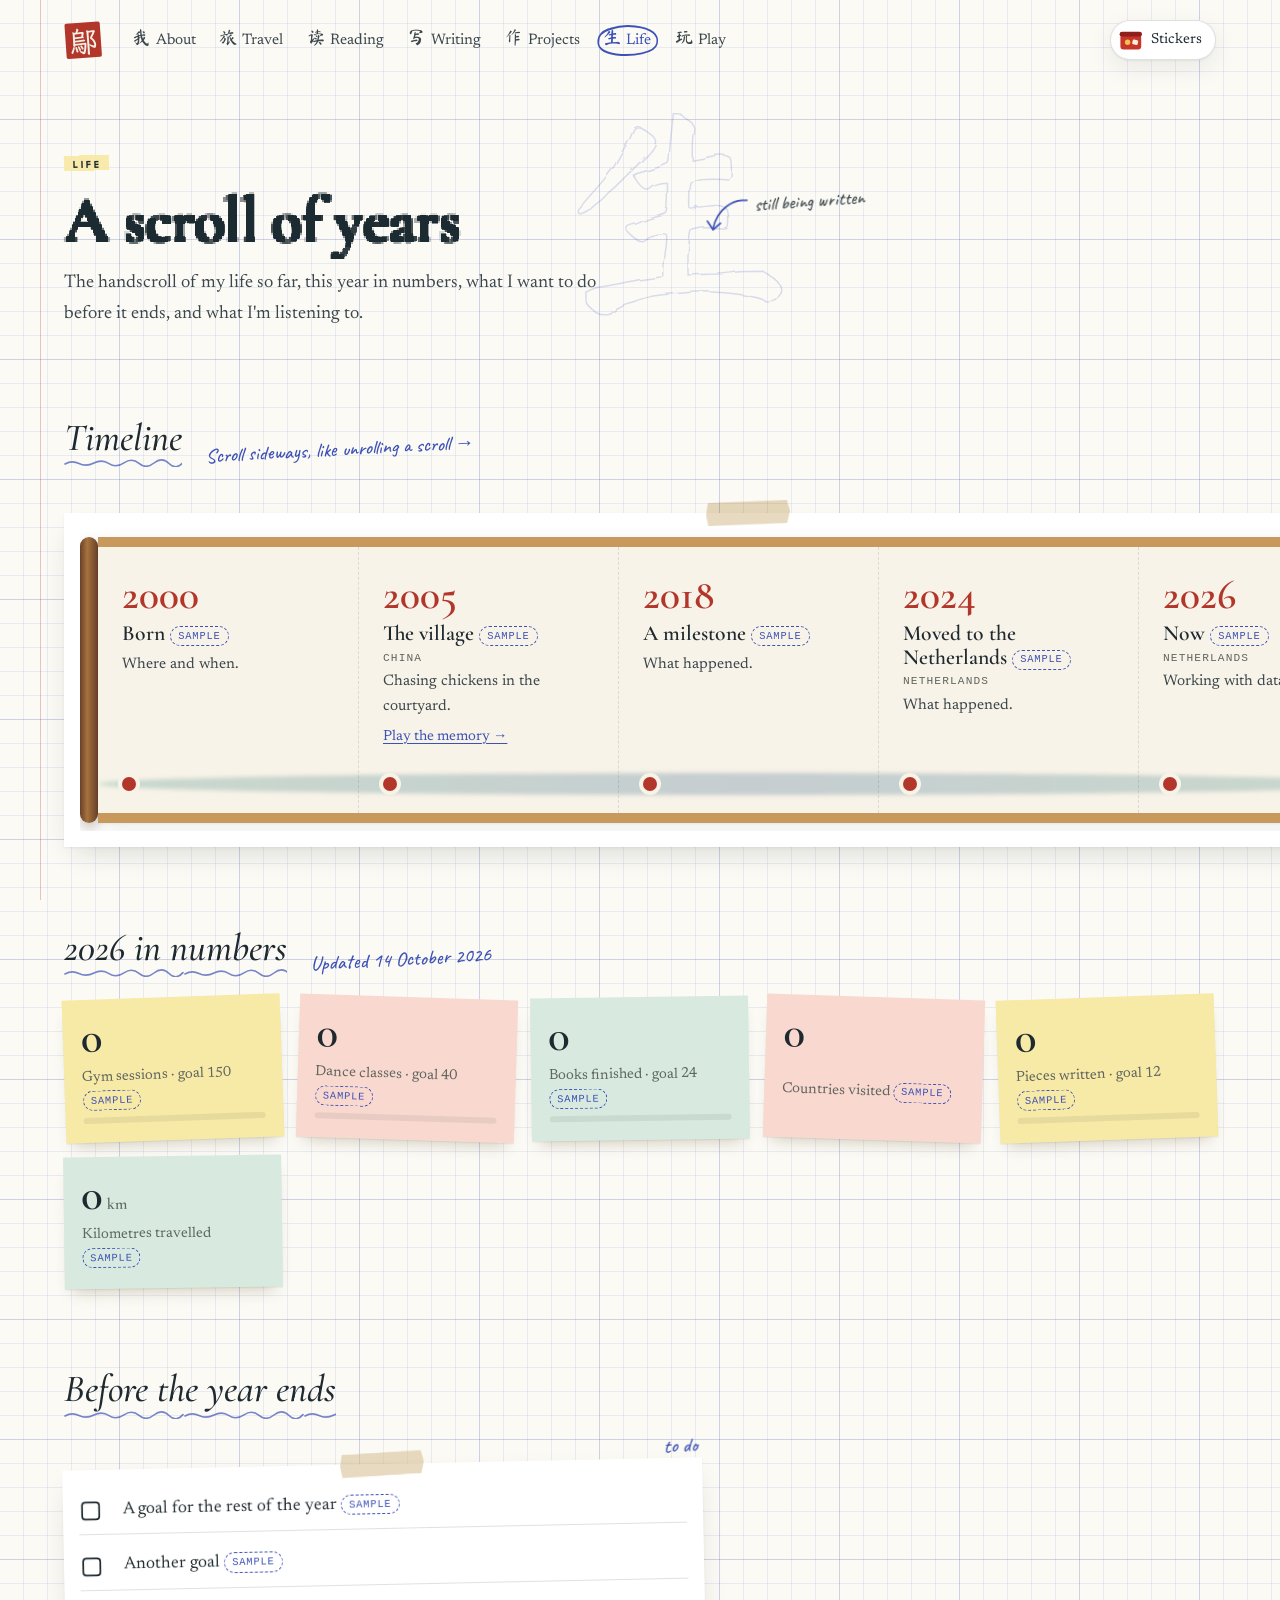
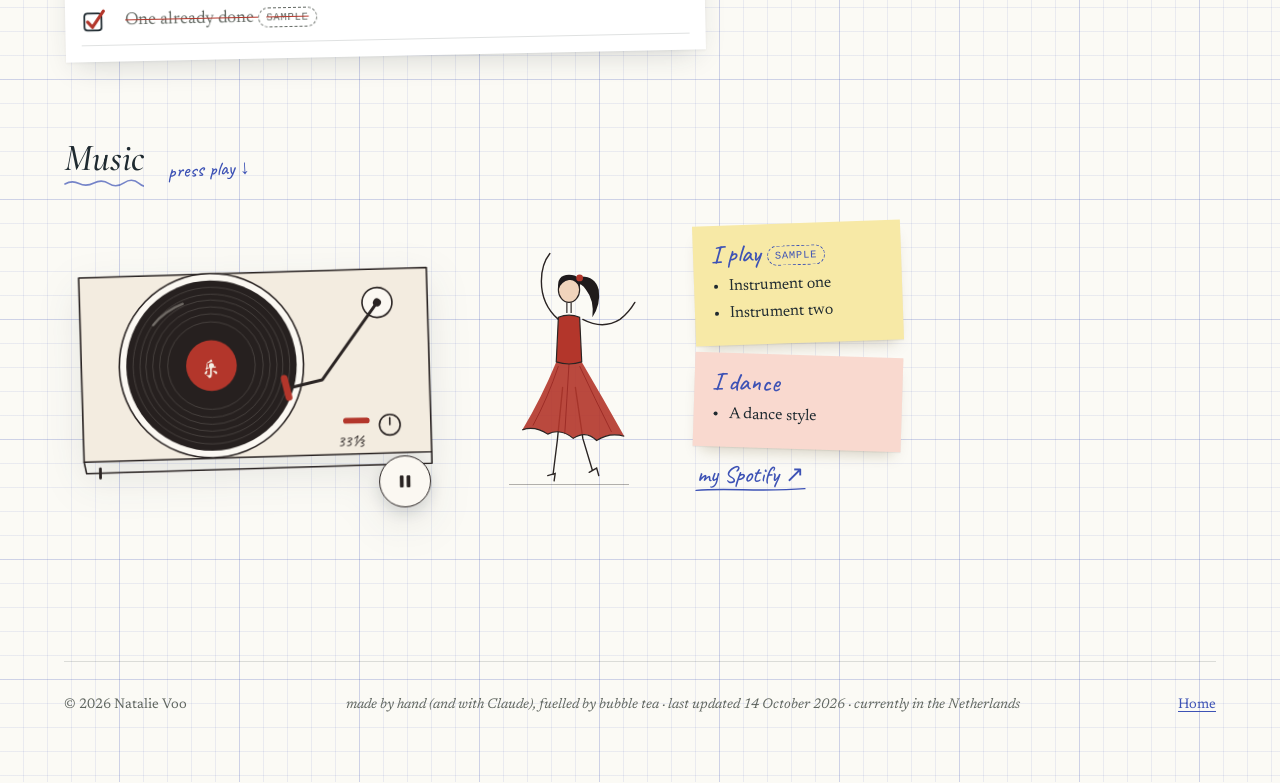
==== commit 6ece28cc: "Desk, About page, screensaver (superseded by the studio) Co-Authored-By: Claude Fable 5.1 <noreply@a" ====
--- a/life/index.html
+++ b/life/index.html
@@ -205,10 +205,12 @@
             </div>
         </section>
     </main>
-    <footer class="site-foot"><span>© <span data-year></span> Natalie Voo</span><a href="../index.html">Home</a></footer>
-
+    <footer class="site-foot"><span>© <span data-year></span> Natalie Voo</span><span class="made" data-made></span><a href="../index.html">Home</a></footer>
+
+    <script src="../data/site.js"></script>
     <script src="../assets/stickers.js"></script>
     <script src="../assets/site.js"></script>
+    <script src="../assets/screensaver.js"></script>
     <script src="../data/life.js"></script>
     <script>
         const { esc, sample, date } = SITE;
--- a/assets/base.css
+++ b/assets/base.css
@@ -124,6 +124,7 @@
 .chip:hover { background: rgb(31 42 48 / 0.06); }
 .chip[aria-pressed="true"] { background: var(--ink); color: var(--paper); border-color: var(--ink); }
 
+.site-foot .made { flex: 1; text-align: center; font-style: italic; }
 .site-foot {
     width: min(100% - 2rem, 72rem); margin: 0 auto; padding-block: 2rem 4rem;
     display: flex; justify-content: space-between; gap: 1rem; flex-wrap: wrap;
